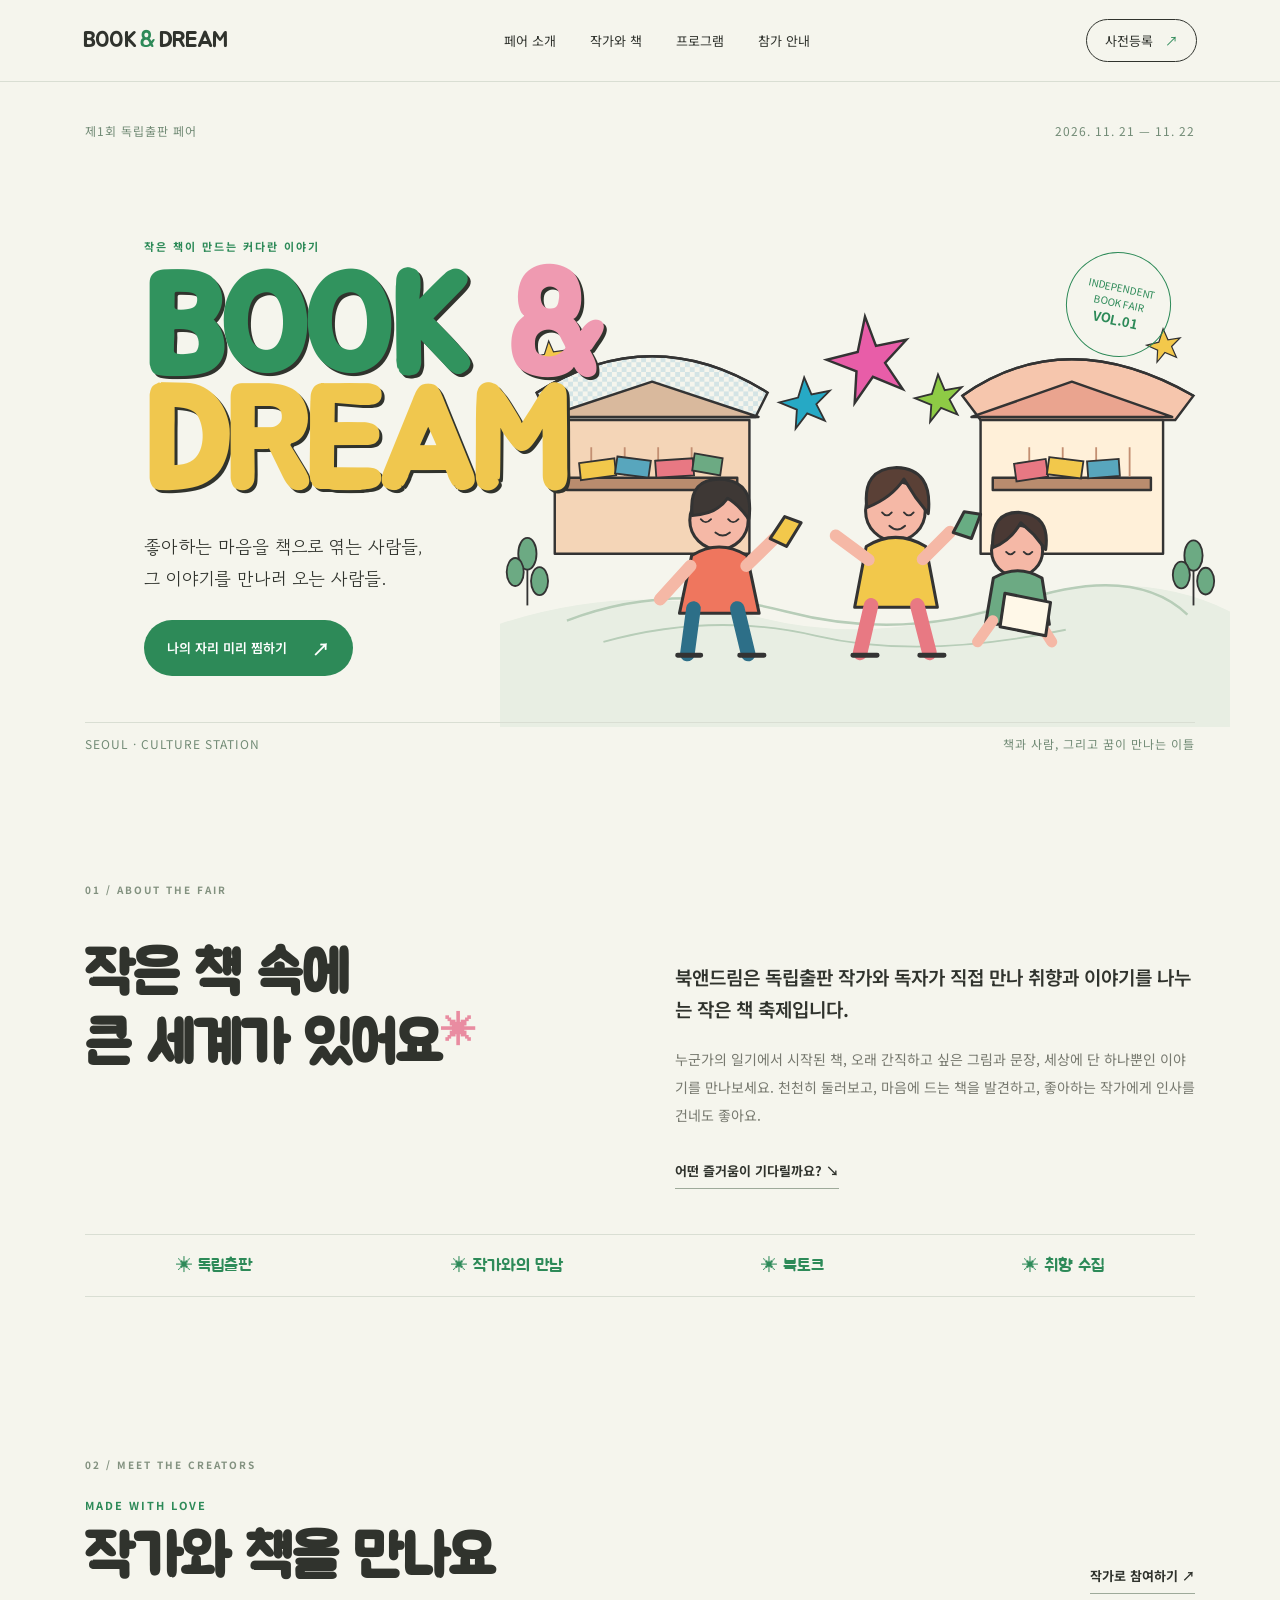
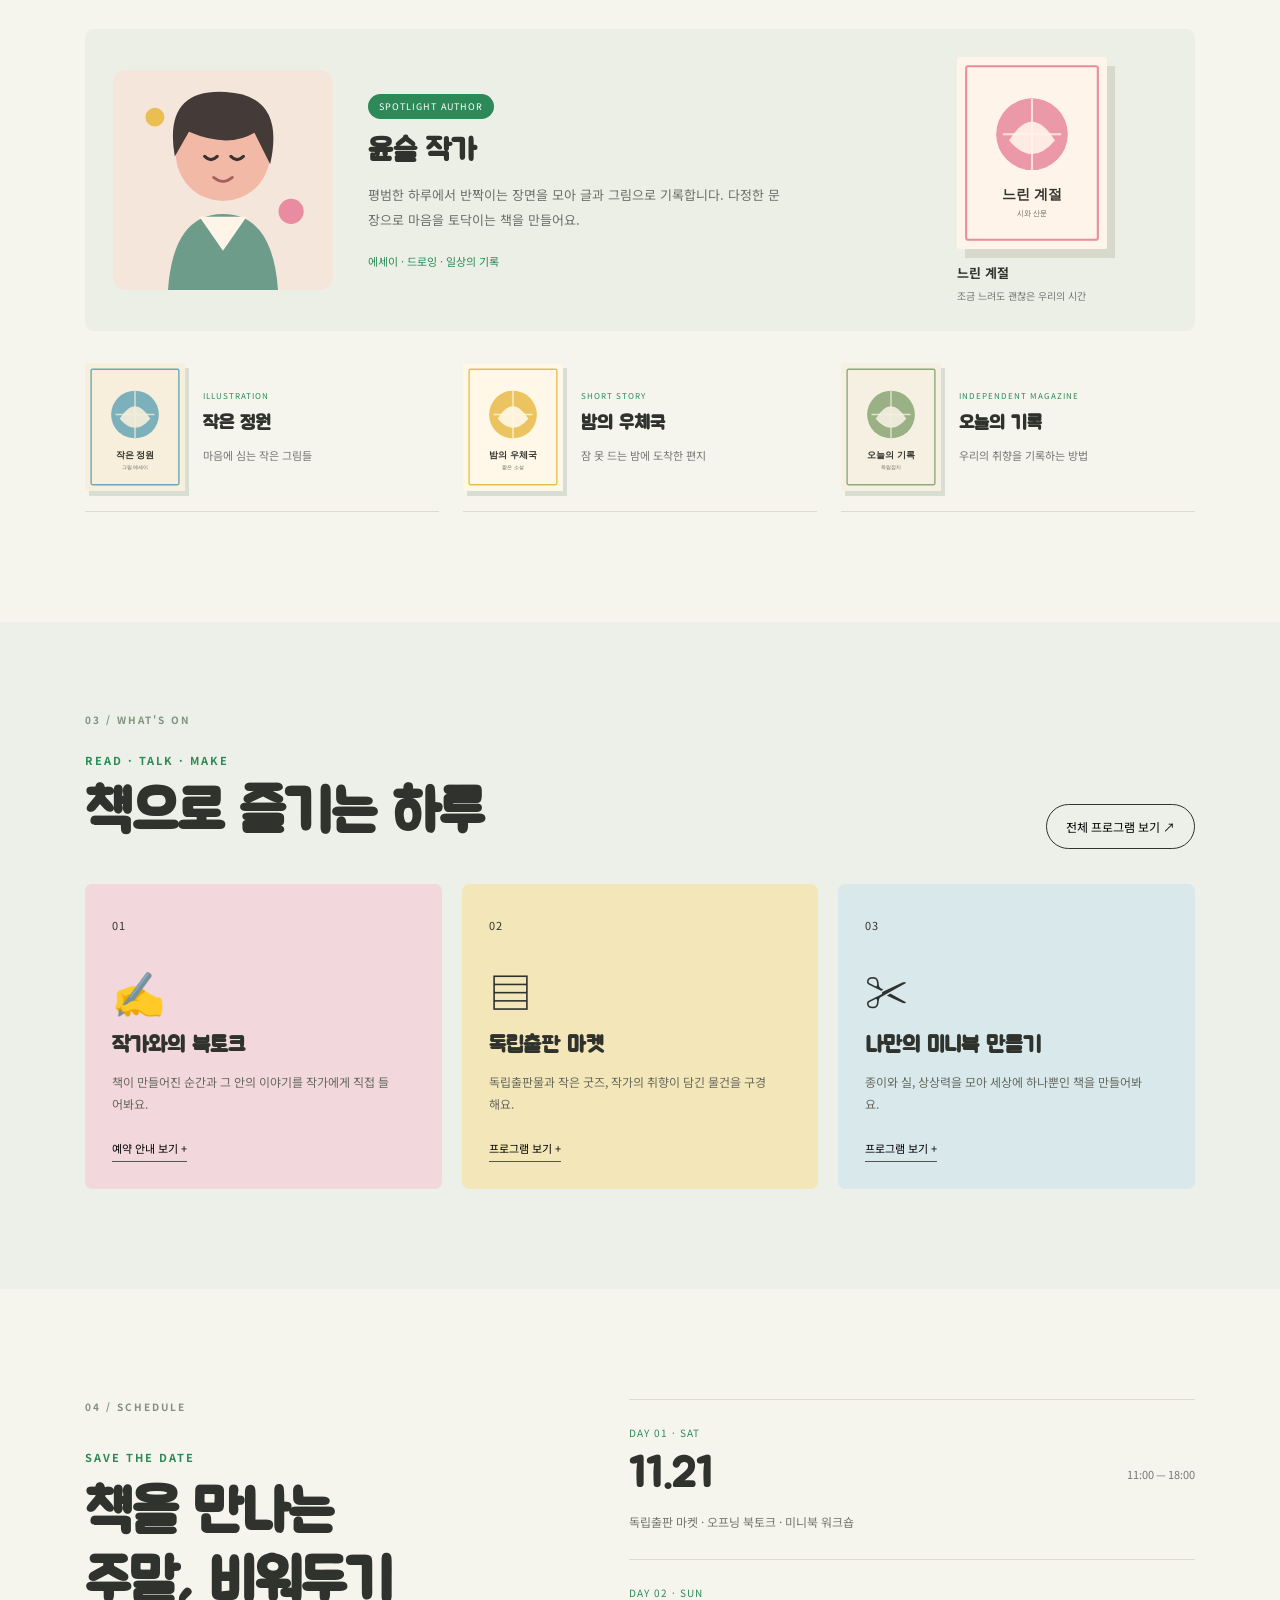
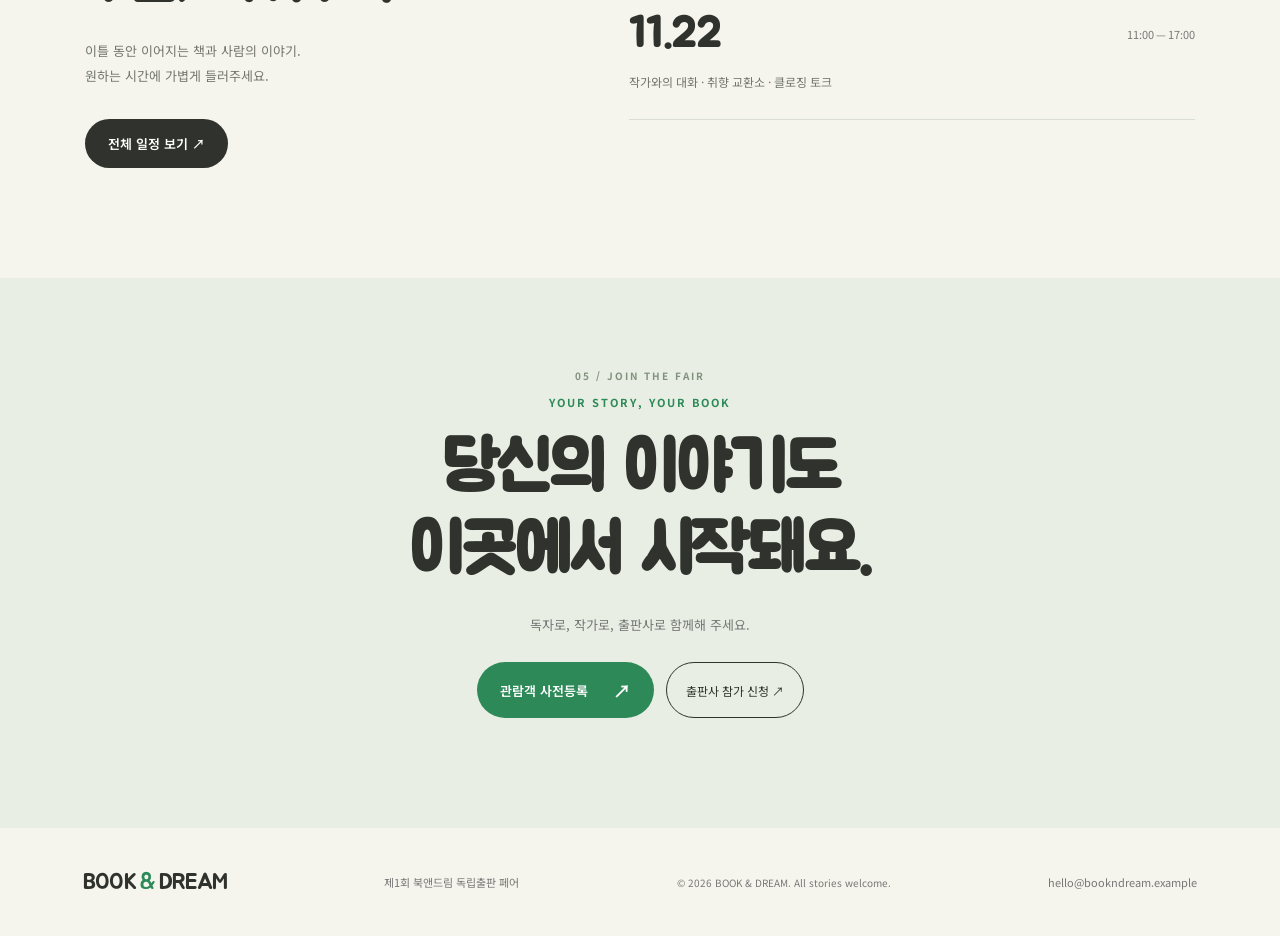
==== index.html @ 024adcaa "Add files via upload" ====
<!DOCTYPE html>
<html lang="ko">
<head>
  <meta charset="UTF-8">
  <meta name="viewport" content="width=device-width, initial-scale=1.0">
  <title>북앤드림 | 독립출판 페어</title>
  <link rel="stylesheet" href="style.css">
</head>
<body>
  <header class="site-header">
    <a class="brand" href="#home" aria-label="북앤드림 홈">BOOK<span>&</span>DREAM</a>
    <nav class="main-nav" aria-label="주요 메뉴">
      <a href="#about">페어 소개</a><a href="#authors">작가와 책</a><a href="#program">프로그램</a><a href="#apply">참가 안내</a>
    </nav>
    <a class="header-cta" href="register.html">사전등록 <span>↗</span></a>
    <button class="menu-toggle" aria-label="메뉴 열기">☰</button>
  </header>

  <main id="home">
    <section class="hero section-wrap">
      <div class="topline"><span>제1회 독립출판 페어</span><span>2026. 11. 21 — 11. 22</span></div>
      <div class="hero-title">
        <p class="eyebrow">작은 책이 만드는 커다란 이야기</p>
        <h1>BOOK <em>&</em><br><span>DREAM</span></h1>
        <p class="hero-copy">좋아하는 마음을 책으로 엮는 사람들,<br>그 이야기를 만나러 오는 사람들.</p>
        <a class="primary-btn" href="register.html">나의 자리 미리 찜하기 <b>↗</b></a>
      </div>
      <div class="hero-art"><img src="assets/hero-fair.svg" alt="독립출판 마켓에서 책을 구경하고 이야기를 나누는 사람들의 일러스트"></div>
      <div class="hero-stamp">INDEPENDENT<br>BOOK FAIR<br><strong>VOL.01</strong></div>
      <div class="hero-bottom"><span>SEOUL · CULTURE STATION</span><span>책과 사람, 그리고 꿈이 만나는 이틀</span></div>
    </section>

    <section class="intro section-wrap" id="about">
      <div class="section-kicker">01 / ABOUT THE FAIR</div>
      <div class="intro-grid">
        <h2>작은 책 속에<br>큰 세계가 있어요<span>✳</span></h2>
        <div><p class="lead">북앤드림은 독립출판 작가와 독자가 직접 만나 취향과 이야기를 나누는 작은 책 축제입니다.</p>
        <p class="muted">누군가의 일기에서 시작된 책, 오래 간직하고 싶은 그림과 문장, 세상에 단 하나뿐인 이야기를 만나보세요. 천천히 둘러보고, 마음에 드는 책을 발견하고, 좋아하는 작가에게 인사를 건네도 좋아요.</p>
        <a class="text-link" href="#program">어떤 즐거움이 기다릴까요? <span>↘</span></a></div>
      </div>
      <div class="info-ribbon"><span>✳ 독립출판</span><span>✳ 작가와의 만남</span><span>✳ 북토크</span><span>✳ 취향 수집</span></div>
    </section>

    <section class="authors section-wrap" id="authors">
      <div class="section-kicker">02 / MEET THE CREATORS</div>
      <div class="section-heading"><div><p class="eyebrow">MADE WITH LOVE</p><h2>작가와 책을 만나요</h2></div><a class="text-link" href="#apply">작가로 참여하기 ↗</a></div>
      <div class="author-feature">
        <img class="author-photo" src="assets/author-portrait.svg" alt="독립출판 작가의 따뜻한 분위기를 담은 일러스트 초상">
        <div class="author-bio"><span class="tag">SPOTLIGHT AUTHOR</span><h3>윤슬 작가</h3><p>평범한 하루에서 반짝이는 장면을 모아 글과 그림으로 기록합니다. 다정한 문장으로 마음을 토닥이는 책을 만들어요.</p><div class="author-meta">에세이 · 드로잉 · 일상의 기록</div></div>
        <div class="featured-book"><img src="assets/cover-poem.svg" alt="느린 계절 책 표지"><div><b>느린 계절</b><small>조금 느려도 괜찮은 우리의 시간</small></div></div>
      </div>
      <div class="book-grid">
        <article class="book-card"><img src="assets/cover-draw.svg" alt="작은 정원 책 표지"><div><span>ILLUSTRATION</span><h3>작은 정원</h3><p>마음에 심는 작은 그림들</p></div></article>
        <article class="book-card"><img src="assets/cover-story.svg" alt="밤의 우체국 책 표지"><div><span>SHORT STORY</span><h3>밤의 우체국</h3><p>잠 못 드는 밤에 도착한 편지</p></div></article>
        <article class="book-card"><img src="assets/cover-note.svg" alt="오늘의 기록 책 표지"><div><span>INDEPENDENT MAGAZINE</span><h3>오늘의 기록</h3><p>우리의 취향을 기록하는 방법</p></div></article>
      </div>
    </section>

    <section class="program section-wrap" id="program">
      <div class="section-kicker">03 / WHAT'S ON</div>
      <div class="section-heading"><div><p class="eyebrow">READ · TALK · MAKE</p><h2>책으로 즐기는 하루</h2></div><button class="outline-btn" data-modal="programModal">전체 프로그램 보기 ↗</button></div>
      <div class="program-grid">
        <article class="program-card pink"><span class="program-no">01</span><div class="program-icon">✍</div><h3>작가와의 북토크</h3><p>책이 만들어진 순간과 그 안의 이야기를 작가에게 직접 들어봐요.</p><button class="small-link" data-modal="talkModal">예약 안내 보기 +</button></article>
        <article class="program-card yellow"><span class="program-no">02</span><div class="program-icon">▤</div><h3>독립출판 마켓</h3><p>독립출판물과 작은 굿즈, 작가의 취향이 담긴 물건을 구경해요.</p><button class="small-link" data-modal="programModal">프로그램 보기 +</button></article>
        <article class="program-card blue"><span class="program-no">03</span><div class="program-icon">✂</div><h3>나만의 미니북 만들기</h3><p>종이와 실, 상상력을 모아 세상에 하나뿐인 책을 만들어봐요.</p><button class="small-link" data-modal="programModal">프로그램 보기 +</button></article>
      </div>
    </section>

    <section class="schedule section-wrap">
      <div class="schedule-copy"><div class="section-kicker">04 / SCHEDULE</div><p class="eyebrow">SAVE THE DATE</p><h2>책을 만나는<br>주말, 비워두기</h2><p>이틀 동안 이어지는 책과 사람의 이야기.<br>원하는 시간에 가볍게 들러주세요.</p><button class="dark-btn" data-modal="scheduleModal">전체 일정 보기 ↗</button></div>
      <div class="schedule-days">
        <div class="day"><span>DAY 01 · SAT</span><b>11.21</b><small>11:00 — 18:00</small><p>독립출판 마켓 · 오프닝 북토크 · 미니북 워크숍</p></div>
        <div class="day"><span>DAY 02 · SUN</span><b>11.22</b><small>11:00 — 17:00</small><p>작가와의 대화 · 취향 교환소 · 클로징 토크</p></div>
      </div>
    </section>

    <section class="apply section-wrap" id="apply">
      <div class="section-kicker">05 / JOIN THE FAIR</div><p class="eyebrow">YOUR STORY, YOUR BOOK</p><h2>당신의 이야기도<br>이곳에서 시작돼요.</h2>
      <p>독자로, 작가로, 출판사로 함께해 주세요.</p>
      <div class="apply-actions"><a class="primary-btn" href="register.html">관람객 사전등록 <b>↗</b></a><a class="outline-btn" href="register.html#publisher">출판사 참가 신청 ↗</a></div>
    </section>
  </main>

  <footer class="site-footer"><a class="brand" href="#home">BOOK<span>&</span>DREAM</a><p>제1회 북앤드림 독립출판 페어</p><small>© 2026 BOOK & DREAM. All stories welcome.</small><a href="mailto:hello@bookndream.example">hello@bookndream.example</a></footer>

  <!-- 일정 팝업 -->
  <div class="modal" id="scheduleModal" aria-hidden="true"><div class="modal-panel"><button class="modal-close" aria-label="닫기">×</button><span class="tag">FULL SCHEDULE</span><h2>전체 일정</h2><div class="timeline"><p><b>11.21 SAT</b><span>11:00 페어 오픈</span><span>13:00 오프닝 북토크</span><span>15:00 미니북 만들기</span><span>18:00 첫째 날 마감</span></p><p><b>11.22 SUN</b><span>11:00 페어 오픈</span><span>13:00 작가와의 대화</span><span>15:00 취향 교환소</span><span>17:00 페어 마감</span></p></div></div></div>
  <!-- 프로그램 팝업 -->
  <div class="modal" id="programModal" aria-hidden="true"><div class="modal-panel"><button class="modal-close" aria-label="닫기">×</button><span class="tag">ALL PROGRAMS</span><h2>전체 프로그램</h2><ul class="modal-list"><li><b>독립출판 마켓</b><span>양일 상시 운영 · 무료 관람</span></li><li><b>작가와의 북토크</b><span>11.21 13:00 / 11.22 13:00 · 사전예약</span></li><li><b>나만의 미니북 만들기</b><span>11.21 15:00 · 재료비 포함 5,000원</span></li><li><b>취향 교환소</b><span>11.22 15:00 · 현장 참여</span></li></ul><a class="primary-btn" href="register.html">프로그램 예약하기 ↗</a></div></div>
  <!-- 북토크 예약 팝업 -->
  <div class="modal" id="talkModal" aria-hidden="true"><div class="modal-panel"><button class="modal-close" aria-label="닫기">×</button><span class="tag">BOOK TALK</span><h2>작가와의 북토크</h2><p>작가가 들려주는 책의 탄생 이야기와 독자와의 작은 대화. 좌석이 한정되어 있어 사전예약을 추천해요.</p><div class="modal-highlight">11.21(토) 13:00 · 11.22(일) 13:00<br>회차별 20명 · 무료</div><a class="primary-btn" href="register.html#talk">북토크 예약하기 ↗</a></div></div>
  <script src="script.js"></script>
</body>
</html>
---- style.css ----
@import url('https://fonts.googleapis.com/css2?family=Gowun+Dodum&family=Jua&family=Noto+Sans+KR:wght@300;400;500;600;700;800&display=swap');
:root{--ink:#30332d;--green:#2d8a58;--cream:#f5f5ed;--pink:#f5d6d9;--yellow:#f5e6a9;--blue:#d6e8ee;--line:#d9ded3}
*{box-sizing:border-box}html{scroll-behavior:smooth}body{margin:0;background:var(--cream);color:var(--ink);font-family:'Noto Sans KR',sans-serif;font-weight:400}a{color:inherit;text-decoration:none}button{font:inherit;cursor:pointer}.site-header{height:82px;display:flex;align-items:center;justify-content:space-between;padding:0 6.5%;border-bottom:1px solid var(--line);background:rgba(245,245,237,.94);position:sticky;top:0;z-index:20}.brand{font-family:'Jua',sans-serif;font-size:23px;letter-spacing:-1px}.brand span{color:var(--green);padding:0 3px}.main-nav{display:flex;gap:34px;font-size:13px}.main-nav a:hover,.text-link:hover{color:var(--green)}.header-cta{font-size:13px;border:1px solid var(--ink);border-radius:30px;padding:11px 18px}.header-cta span{color:var(--green);padding-left:8px}.menu-toggle{display:none;border:0;background:none;font-size:22px}.section-wrap{max-width:1180px;margin:auto;padding-left:35px;padding-right:35px}.hero{min-height:690px;position:relative;padding-top:40px;overflow:hidden}.topline,.hero-bottom{display:flex;justify-content:space-between;color:#728b76;font-size:12px;letter-spacing:1px}.hero-title{position:absolute;z-index:2;left:8%;top:145px}.eyebrow{font-size:11px;letter-spacing:2px;color:var(--green);font-weight:700}.hero h1{font-family:'Jua',sans-serif;font-size:clamp(75px,11vw,142px);line-height:.82;letter-spacing:-5px;margin:20px 0;color:#31935e;text-shadow:3px 3px 0 #30332d}.hero h1 em{font-style:normal;color:#ef9ab1}.hero h1 span{color:#f0c74e}.hero-copy{font-family:'Gowun Dodum',sans-serif;font-size:18px;line-height:1.8;margin:25px 0}.primary-btn,.dark-btn{display:inline-flex;align-items:center;gap:25px;border:0;border-radius:30px;background:var(--green);color:white;padding:15px 23px;font-size:13px;font-weight:600;transition:.2s}.primary-btn:hover,.dark-btn:hover{transform:translateY(-3px);box-shadow:0 8px 20px #2d8a5830}.primary-btn b{font-size:18px}.hero-art{position:absolute;right:0;bottom:45px;width:63%;max-width:730px}.hero-art img{width:100%;display:block}.hero-stamp{position:absolute;right:5%;top:170px;border:1px solid var(--green);border-radius:50%;width:105px;height:105px;display:grid;place-content:center;text-align:center;color:var(--green);font-size:10px;line-height:1.5;transform:rotate(12deg)}.hero-stamp strong{font-size:13px}.hero-bottom{position:absolute;bottom:20px;left:35px;right:35px;border-top:1px solid var(--line);padding-top:12px}.intro{padding-top:110px;padding-bottom:90px}.section-kicker{font-size:10px;letter-spacing:2px;color:#82917f;font-weight:700}.intro-grid{display:grid;grid-template-columns:1fr 1fr;gap:70px;padding:45px 0}.intro h2,.section-heading h2,.schedule h2,.apply h2{font-family:'Jua',sans-serif;font-size:clamp(36px,5vw,58px);line-height:1.2;letter-spacing:-1px;margin:0}.intro h2 span{color:#e98ca1;font-size:35px;vertical-align:top}.lead{font-size:19px;line-height:1.7;font-weight:600}.muted{font-size:14px;line-height:2;color:#77796f}.text-link{display:inline-block;margin-top:18px;font-size:13px;font-weight:700;border-bottom:1px solid #9eaa9a;padding-bottom:8px}.info-ribbon{display:flex;justify-content:space-around;gap:15px;border-top:1px solid var(--line);border-bottom:1px solid var(--line);padding:20px 0;color:var(--green);font-family:'Jua',sans-serif;font-size:17px}.authors{padding-top:70px;padding-bottom:110px}.section-heading{display:flex;justify-content:space-between;align-items:end;margin:25px 0 35px}.section-heading .eyebrow{margin:0 0 12px}.outline-btn{display:inline-flex;align-items:center;gap:12px;border:1px solid var(--ink);border-radius:30px;background:transparent;padding:13px 19px;font-size:12px}.outline-btn:hover{background:var(--ink);color:white}.author-feature{display:grid;grid-template-columns:220px 1fr 210px;align-items:center;gap:35px;padding:28px;background:#ecefe5;border-radius:8px}.author-photo{width:100%;border-radius:5px}.tag{display:inline-block;background:var(--green);color:white;border-radius:20px;padding:6px 11px;font-size:9px;letter-spacing:1px}.author-bio h3{font-family:'Jua',sans-serif;font-size:30px;margin:13px 0}.author-bio p{font-size:13px;line-height:1.9;color:#6c7068;max-width:420px}.author-meta{font-size:11px;color:var(--green);margin-top:20px}.featured-book{display:flex;flex-direction:column;gap:10px}.featured-book img{width:100%;max-width:150px;box-shadow:8px 9px 0 #d6d9cc}.featured-book b{font-size:13px}.featured-book small{display:block;font-size:10px;color:#777;margin-top:5px}.book-grid{display:grid;grid-template-columns:repeat(3,1fr);gap:24px;margin-top:32px}.book-card{display:flex;gap:18px;align-items:center;border-bottom:1px solid var(--line);padding-bottom:20px}.book-card img{width:100px;height:128px;object-fit:cover;box-shadow:4px 5px 0 #d9ded3}.book-card span{font-size:8px;letter-spacing:1px;color:var(--green)}.book-card h3{font-family:'Jua',sans-serif;font-size:19px;margin:8px 0}.book-card p{font-size:11px;color:#777}.program{padding-top:90px;padding-bottom:100px;background:#edf0e8;max-width:none;padding-left:max(35px,calc((100% - 1110px)/2));padding-right:max(35px,calc((100% - 1110px)/2))}.program-grid{display:grid;grid-template-columns:repeat(3,1fr);gap:20px}.program-card{min-height:285px;padding:27px;border-radius:7px;position:relative}.pink{background:#f2d7dc}.yellow{background:#f3e7b9}.blue{background:#d8e8eb}.program-no{font-size:11px;letter-spacing:1px}.program-icon{font-size:43px;margin:24px 0 10px}.program-card h3{font-family:'Jua',sans-serif;font-size:22px;margin:0 0 12px}.program-card p{font-size:12px;line-height:1.8;color:#66685f;max-width:280px}.small-link{border:0;border-bottom:1px solid #555;background:transparent;padding:5px 0;font-size:11px;margin-top:8px}.schedule{display:grid;grid-template-columns:.9fr 1.1fr;gap:80px;padding-top:110px;padding-bottom:110px}.schedule-copy .eyebrow{margin-top:35px}.schedule h2{margin:15px 0 20px}.schedule-copy>p:not(.eyebrow){font-size:13px;line-height:1.9;color:#74776e}.dark-btn{background:var(--ink);margin-top:18px}.schedule-days{border-top:1px solid var(--line)}.day{padding:25px 0;border-bottom:1px solid var(--line);display:grid;grid-template-columns:1fr auto;gap:8px}.day span{font-size:10px;letter-spacing:1px;color:var(--green)}.day b{grid-column:1;font-family:'Jua',sans-serif;font-size:42px}.day small{grid-column:2;grid-row:2;font-size:11px;color:#777;align-self:center}.day p{grid-column:1/3;font-size:12px;color:#73766d;margin:4px 0}.apply{text-align:center;padding-top:90px;padding-bottom:110px;background:#e8eee3;max-width:none}.apply .eyebrow{margin-bottom:20px}.apply h2{font-size:clamp(42px,6vw,68px)}.apply>p:not(.eyebrow){font-size:13px;color:#777;margin:22px 0 28px}.apply-actions{display:flex;justify-content:center;gap:12px}.site-footer{display:flex;align-items:center;justify-content:space-between;padding:35px 6.5%;font-size:11px;color:#777}.site-footer .brand{color:var(--ink)}.site-footer small{font-size:10px}.modal{position:fixed;inset:0;background:#20251dcc;display:none;align-items:center;justify-content:center;padding:20px;z-index:50}.modal.open{display:flex}.modal-panel{background:var(--cream);width:min(560px,100%);padding:40px;border-radius:10px;position:relative;max-height:85vh;overflow:auto}.modal-close{position:absolute;right:20px;top:15px;border:0;background:none;font-size:30px}.modal-panel h2{font-family:'Jua',sans-serif;font-size:36px;margin:20px 0}.timeline{display:grid;grid-template-columns:1fr 1fr;gap:20px}.timeline p{display:flex;flex-direction:column;gap:12px;font-size:12px}.timeline b{color:var(--green);font-size:14px}.modal-list{list-style:none;padding:0;margin:25px 0}.modal-list li{padding:15px 0;border-bottom:1px solid var(--line);display:flex;flex-direction:column;gap:7px}.modal-list b{font-size:14px}.modal-list span,.modal-panel>p{font-size:12px;line-height:1.8;color:#777}.modal-highlight{background:#edf0e8;padding:18px;line-height:1.8;font-size:13px;margin:20px 0}.register-wrap{max-width:720px;margin:70px auto 100px;padding:0 25px}.back-link{font-size:12px;color:#777}.register-wrap>.eyebrow{margin-top:45px}.register-wrap h1{font-family:'Jua',sans-serif;font-size:clamp(44px,7vw,72px);line-height:1.15;margin:15px 0}.register-wrap h1 em{font-style:normal;color:var(--green)}.register-intro{font-size:13px;line-height:1.9;color:#777}.form-tabs{display:flex;gap:8px;margin:35px 0 25px;flex-wrap:wrap}.tab{border:1px solid var(--line);border-radius:30px;background:transparent;padding:12px 16px;font-size:12px}.tab.active{background:var(--green);color:white;border-color:var(--green)}.registration-form{background:#fffdf6;border:1px solid var(--line);padding:30px;border-radius:8px;display:grid;gap:18px}.registration-form label{display:grid;gap:9px;font-size:12px;font-weight:600}.registration-form input:not([type=checkbox]),.registration-form select{width:100%;border:1px solid #d9ded3;background:white;border-radius:4px;padding:14px;font:inherit;font-size:13px;color:var(--ink)}.agree{display:flex!important;grid-template-columns:18px 1fr;align-items:center;font-weight:400!important}.agree input{accent-color:var(--green)}.submit-btn{justify-content:center;width:100%}.form-note{font-size:10px;color:#999;line-height:1.7}.success-message{display:none;background:#e8eee3;color:var(--green);padding:20px;text-align:center;font-weight:700;line-height:1.8;border-radius:5px}.success-message.show{display:block}.success-message small{font-weight:400}
@media(max-width:760px){.site-header{height:68px;padding:0 20px}.main-nav{display:none;position:absolute;top:68px;left:0;right:0;background:var(--cream);padding:20px;flex-direction:column;gap:18px;border-bottom:1px solid var(--line)}.main-nav.open{display:flex}.header-cta{margin-left:auto;margin-right:15px}.menu-toggle{display:block}.section-wrap{padding-left:22px;padding-right:22px}.hero{min-height:720px;padding-top:25px}.topline{font-size:9px}.hero-title{left:7%;top:130px}.hero h1{font-size:clamp(70px,17vw,110px)}.hero-copy{font-size:15px}.hero-art{width:100%;right:-7%;bottom:65px}.hero-stamp{top:100px;right:7%;width:80px;height:80px;font-size:8px}.hero-bottom{left:22px;right:22px;font-size:8px}.intro{padding-top:75px;padding-bottom:65px}.intro-grid{grid-template-columns:1fr;gap:10px;padding:30px 0}.intro h2{font-size:42px}.info-ribbon{flex-wrap:wrap;justify-content:flex-start;font-size:14px}.authors{padding-top:55px;padding-bottom:70px}.section-heading{align-items:start;gap:15px;flex-direction:column}.section-heading h2{font-size:40px}.author-feature{grid-template-columns:110px 1fr;gap:18px;padding:17px}.author-photo{grid-row:1}.author-bio h3{font-size:23px}.author-bio p{font-size:11px}.featured-book{grid-column:1/3;flex-direction:row;align-items:center;border-top:1px solid var(--line);padding-top:15px}.featured-book img{width:65px}.book-grid{grid-template-columns:1fr;gap:18px}.book-card img{width:82px;height:105px}.program{padding:65px 22px}.program-grid{grid-template-columns:1fr}.program-card{min-height:230px}.schedule{grid-template-columns:1fr;gap:35px;padding-top:75px;padding-bottom:75px}.apply{padding:75px 20px}.apply-actions{flex-direction:column;align-items:center}.site-footer{flex-wrap:wrap;gap:15px;padding:28px 22px}.site-footer p{width:100%;order:3}.modal-panel{padding:30px 22px}.timeline{grid-template-columns:1fr}.register-wrap{margin:45px auto 70px}.registration-form{padding:20px}.form-tabs{gap:6px}.tab{font-size:10px;padding:10px 12px}}
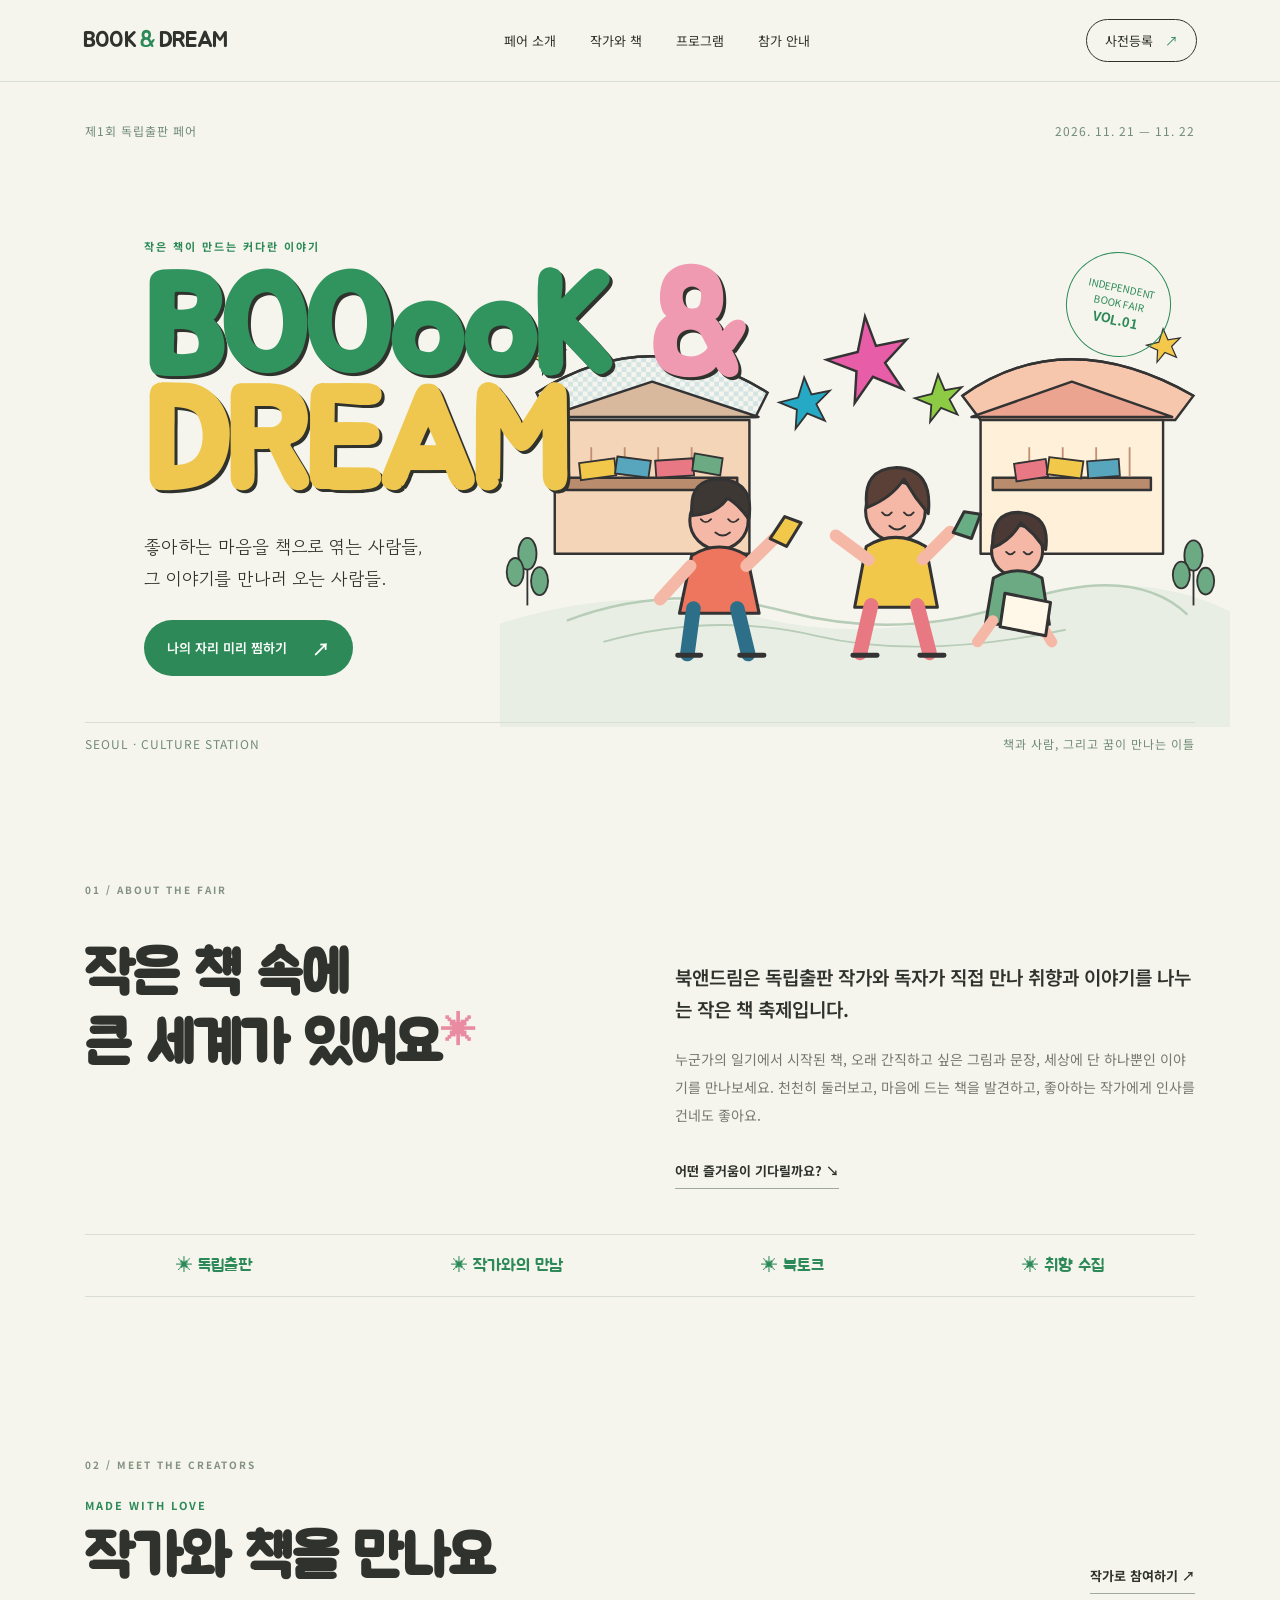
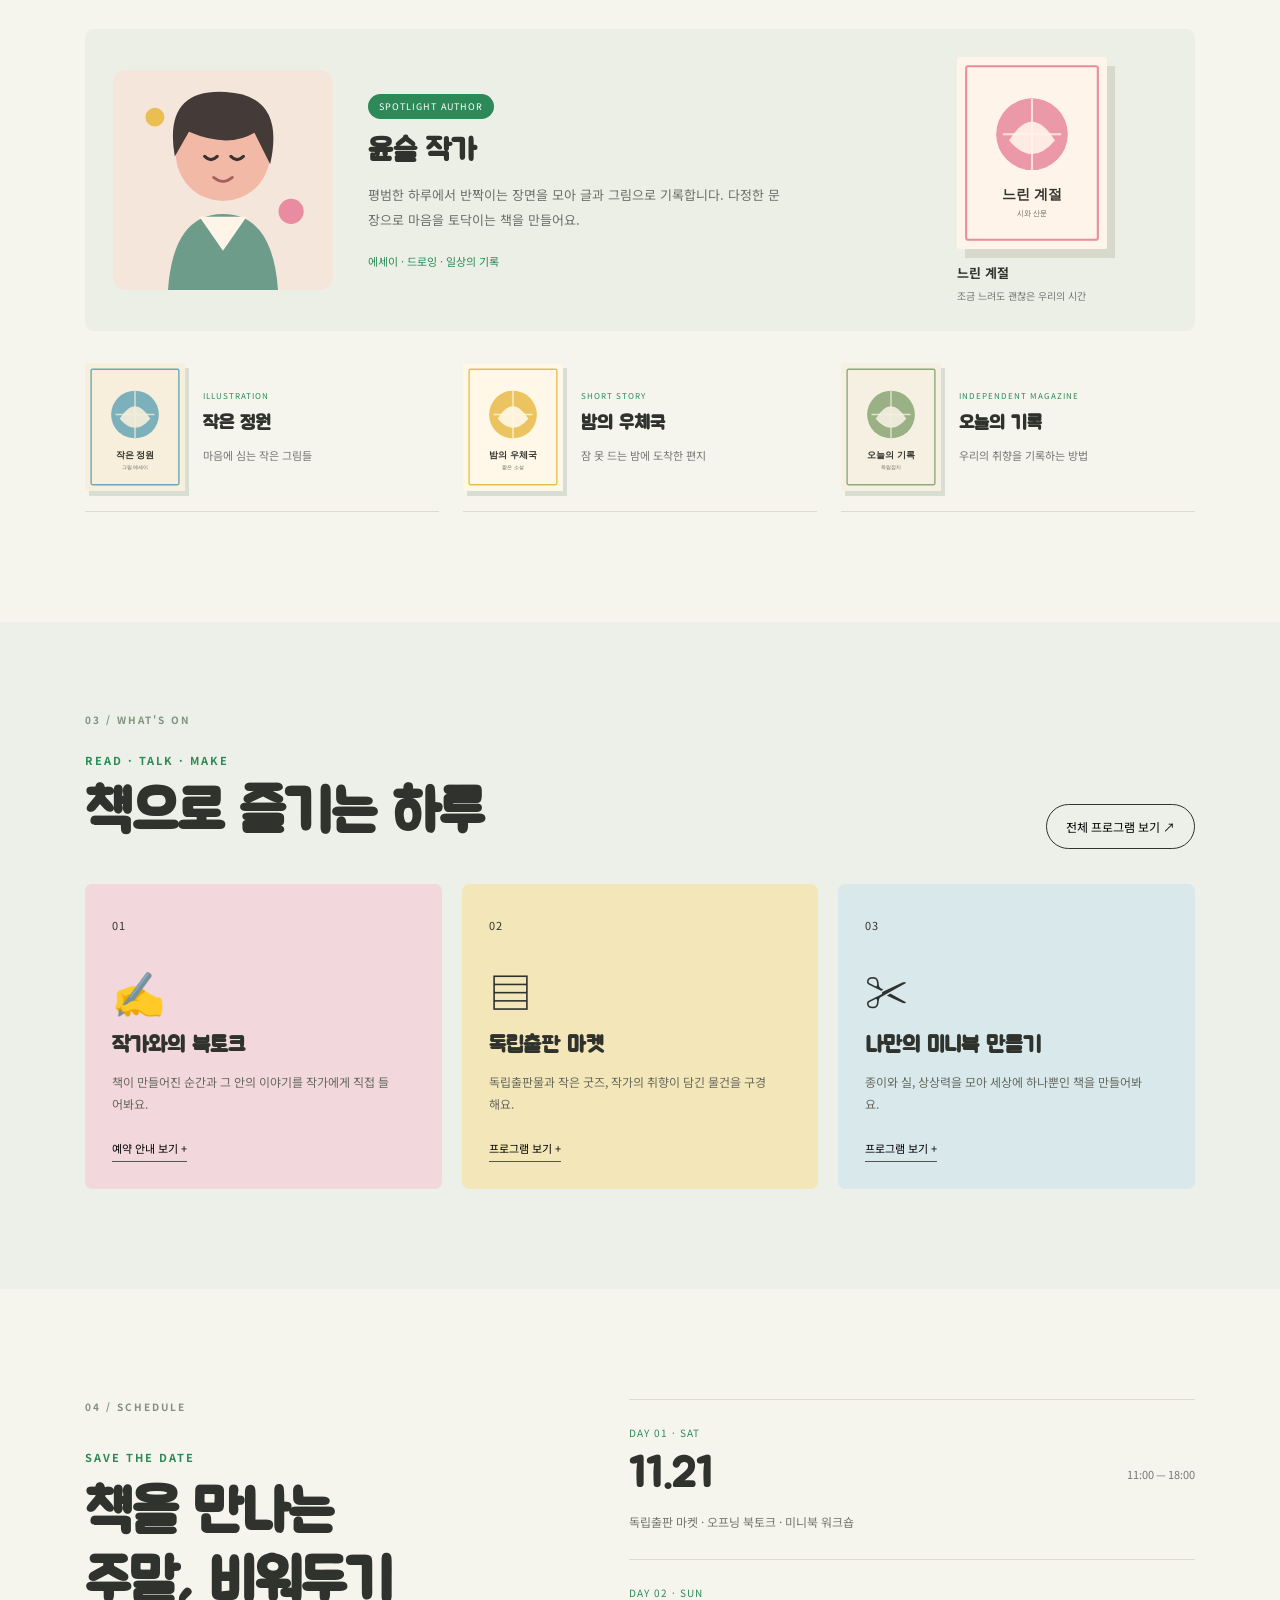
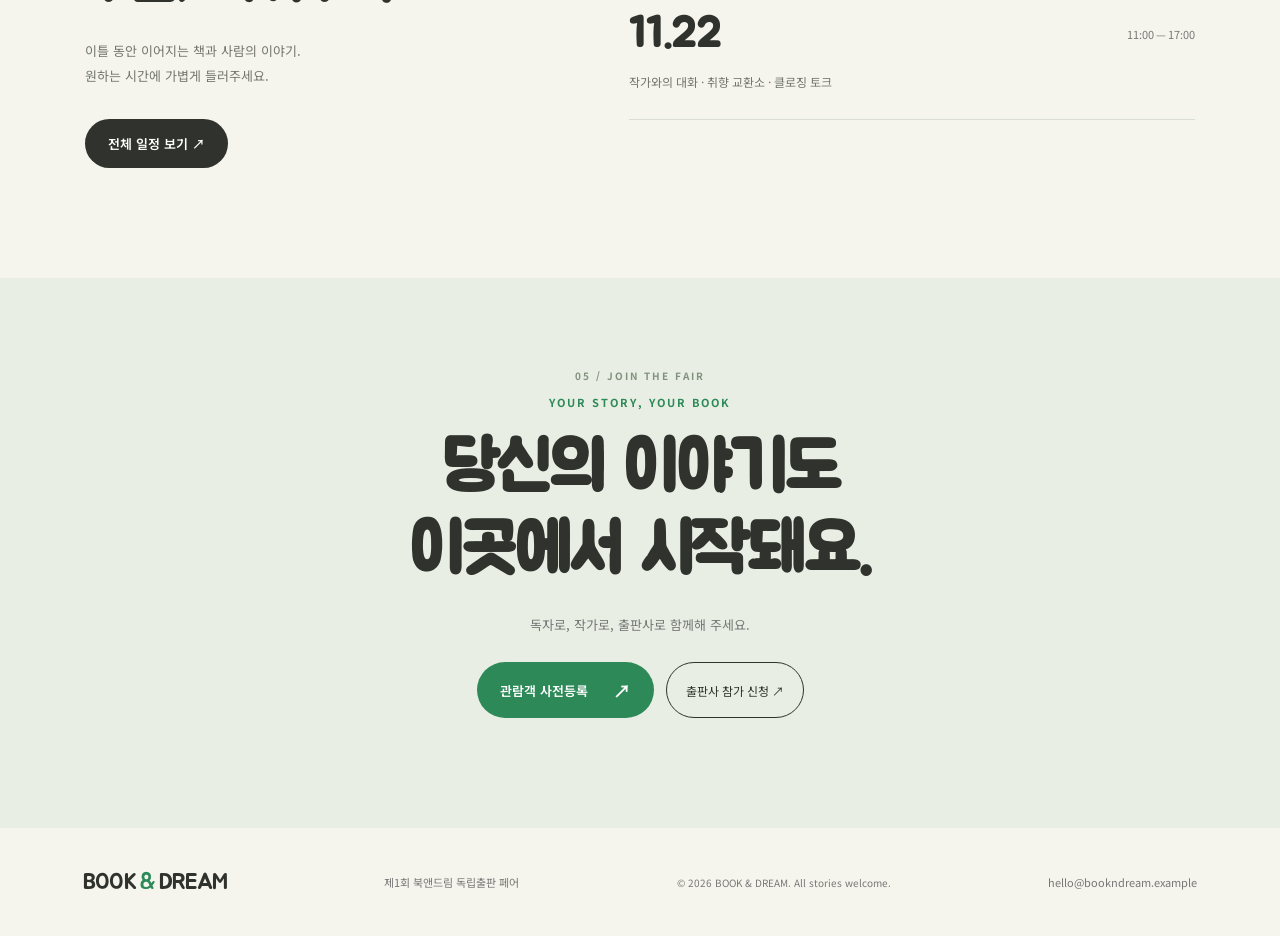
==== commit 1741a67f: "Update index.html" ====
--- a/index.html
+++ b/index.html
@@ -21,7 +21,7 @@
       <div class="topline"><span>제1회 독립출판 페어</span><span>2026. 11. 21 — 11. 22</span></div>
       <div class="hero-title">
         <p class="eyebrow">작은 책이 만드는 커다란 이야기</p>
-        <h1>BOOK <em>&</em><br><span>DREAM</span></h1>
+        <h1>BOOooK <em>&</em><br><span>DREAM</span></h1>
         <p class="hero-copy">좋아하는 마음을 책으로 엮는 사람들,<br>그 이야기를 만나러 오는 사람들.</p>
         <a class="primary-btn" href="register.html">나의 자리 미리 찜하기 <b>↗</b></a>
       </div>
@@ -91,4 +91,4 @@
   <div class="modal" id="talkModal" aria-hidden="true"><div class="modal-panel"><button class="modal-close" aria-label="닫기">×</button><span class="tag">BOOK TALK</span><h2>작가와의 북토크</h2><p>작가가 들려주는 책의 탄생 이야기와 독자와의 작은 대화. 좌석이 한정되어 있어 사전예약을 추천해요.</p><div class="modal-highlight">11.21(토) 13:00 · 11.22(일) 13:00<br>회차별 20명 · 무료</div><a class="primary-btn" href="register.html#talk">북토크 예약하기 ↗</a></div></div>
   <script src="script.js"></script>
 </body>
-</html>+</html>
